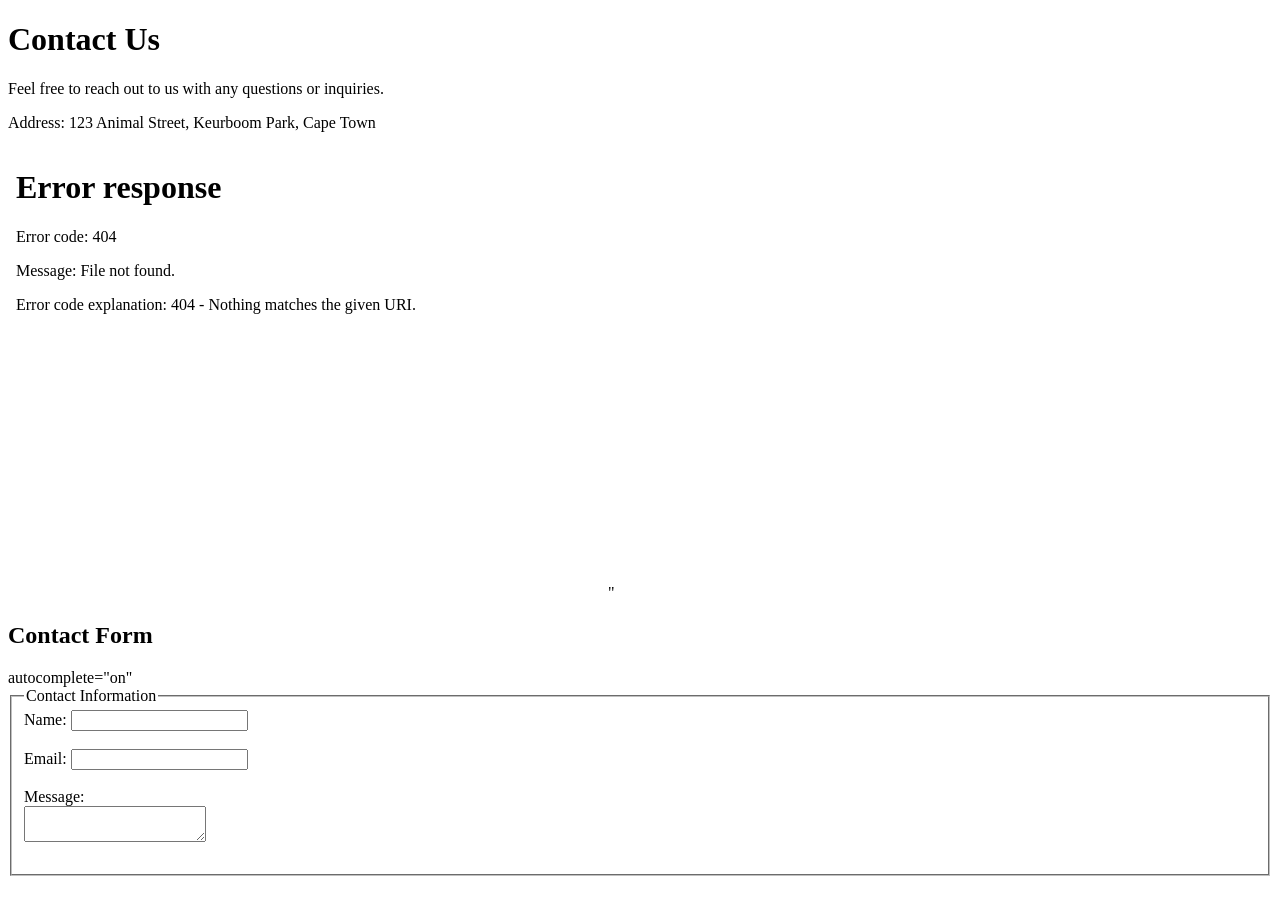
==== contact.html @ cda9b7a6 "Initial commit: Add website files" ====
<!DOCTYPE html>
<html lang="en">
<head>
    <meta charset="UTF-8">
    <title>Contact Us</title>
</head>
<h1>Contact Us</h1>
<p>Feel free to reach out to us with any questions or inquiries.</p>
<p>Address: 123 Animal Street, Keurboom Park, Cape Town</p>
<body> 
    <iframe name="iLocation" src = "<iframe src="https://www.google.com/maps/embed?pb=!1m18!1m12!1m3!1d38695.99679709046!2d18.492173507270248!3d-33.96293165839157!2m3!1f0!2f0!3f0!3m2!1i1024!2i768!4f13.1!3m3!1m2!1s0x1dcc432b201d7b9d%3A0xf93f694474be96ee!2sKeurboom%20Park!5e0!3m2!1sen!2sza!4v1788259065077!5m2!1sen!2sza" width="600" height="450" style="border:0;" allowfullscreen="" loading="lazy" referrerpolicy="strict-origin-when-cross-origin"></iframe>"
</body>

<h2>Contact Form</h2>
<body>
<form name ="contactForm" id="contactForm" method="post" action="/submit">
    autocomplete="on"
    <fieldset>
        <legend>Contact Information</legend>
        <label for="name">Name:</label>
        <input type="text" id="name" name="name" required><br><br>
        <label for="email">Email:</label>
        <input type="email" id="email" name="email" required><br><br>
        <label for="message">Message:</label><br>
        <textarea id="message" name="message" required maxlength="500"></textarea><br><br>
    </fieldset>
</form>
</body>
</html>
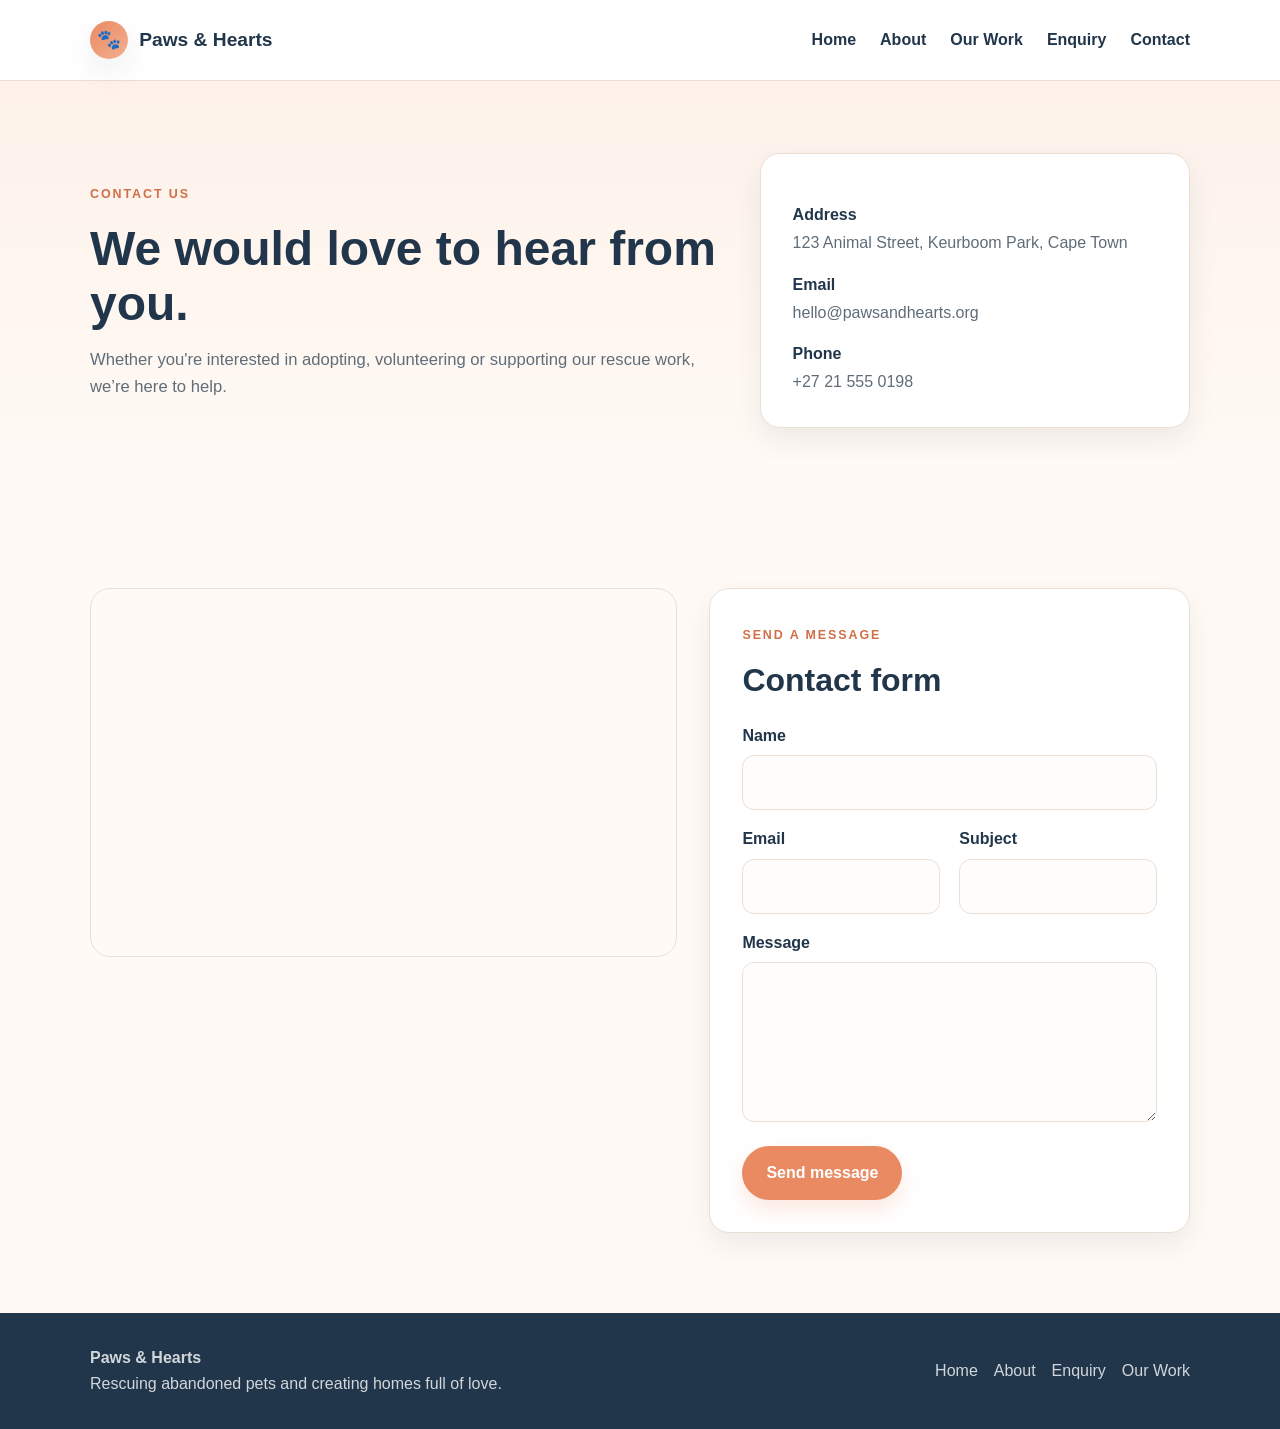
==== commit d96a4476: "edited homepage , about us, enquiry , services pages" ====
--- a/contact.html
+++ b/contact.html
@@ -2,28 +2,118 @@
 <html lang="en">
 <head>
     <meta charset="UTF-8">
-    <title>Contact Us</title>
+    <meta name="viewport" content="width=device-width, initial-scale=1.0">
+    <title>Contact Us | Paws & Hearts</title>
+    <link rel="stylesheet" href="css/style.css">
 </head>
-<h1>Contact Us</h1>
-<p>Feel free to reach out to us with any questions or inquiries.</p>
-<p>Address: 123 Animal Street, Keurboom Park, Cape Town</p>
-<body> 
-    <iframe name="iLocation" src = "<iframe src="https://www.google.com/maps/embed?pb=!1m18!1m12!1m3!1d38695.99679709046!2d18.492173507270248!3d-33.96293165839157!2m3!1f0!2f0!3f0!3m2!1i1024!2i768!4f13.1!3m3!1m2!1s0x1dcc432b201d7b9d%3A0xf93f694474be96ee!2sKeurboom%20Park!5e0!3m2!1sen!2sza!4v1788259065077!5m2!1sen!2sza" width="600" height="450" style="border:0;" allowfullscreen="" loading="lazy" referrerpolicy="strict-origin-when-cross-origin"></iframe>"
-</body>
+<body>
+    <header class="site-header">
+        <div class="container navbar">
+            <a href="index.html" class="brand" aria-label="Paws and Hearts home">
+                <span class="brand-mark">🐾</span>
+                <span>Paws &amp; Hearts</span>
+            </a>
 
-<h2>Contact Form</h2>
-<body>
-<form name ="contactForm" id="contactForm" method="post" action="/submit">
-    autocomplete="on"
-    <fieldset>
-        <legend>Contact Information</legend>
-        <label for="name">Name:</label>
-        <input type="text" id="name" name="name" required><br><br>
-        <label for="email">Email:</label>
-        <input type="email" id="email" name="email" required><br><br>
-        <label for="message">Message:</label><br>
-        <textarea id="message" name="message" required maxlength="500"></textarea><br><br>
-    </fieldset>
-</form>
+            <nav aria-label="Main navigation">
+                <ul class="site-nav">
+                    <li><a href="index.html">Home</a></li>
+                    <li><a href="about_us.html">About</a></li>
+                    <li><a href="services.html">Our Work</a></li>
+                    <li><a href="enquiry.html">Enquiry</a></li>
+                    <li><a href="contact.html">Contact</a></li>
+                </ul>
+            </nav>
+        </div>
+    </header>
+
+    <main>
+        <section class="page-hero">
+            <div class="container">
+                <div>
+                    <span class="section-label">Contact us</span>
+                    <h1 class="section-heading">We would love to hear from you.</h1>
+                    <p class="lead">Whether you're interested in adopting, volunteering or supporting our rescue work, we’re here to help.</p>
+                </div>
+                <div class="contact-card">
+                    <ul class="contact-list">
+                        <li>
+                            <div>
+                                <strong>Address</strong>
+                                123 Animal Street, Keurboom Park, Cape Town
+                            </div>
+                        </li>
+                        <li>
+                            <div>
+                                <strong>Email</strong>
+                                hello@pawsandhearts.org
+                            </div>
+                        </li>
+                        <li>
+                            <div>
+                                <strong>Phone</strong>
+                                +27 21 555 0198
+                            </div>
+                        </li>
+                    </ul>
+                </div>
+            </div>
+        </section>
+
+        <section class="section">
+            <div class="container contact-grid">
+                <div class="map-wrap">
+                    <iframe src="https://www.google.com/maps?q=Keurboom%20Park%20Cape%20Town&output=embed" loading="lazy" referrerpolicy="no-referrer-when-downgrade" title="Keurboom Park Map"></iframe>
+                </div>
+
+                <div class="form-card">
+                    <span class="section-label">Send a message</span>
+                    <h2 class="section-heading" style="font-size:2rem;">Contact form</h2>
+                    <form method="post" action="#">
+                        <div class="form-grid">
+                            <div class="full">
+                                <label for="name">Name</label>
+                                <input type="text" id="name" name="name" required>
+                            </div>
+
+                            <div>
+                                <label for="email">Email</label>
+                                <input type="email" id="email" name="email" required>
+                            </div>
+
+                            <div>
+                                <label for="subject">Subject</label>
+                                <input type="text" id="subject" name="subject">
+                            </div>
+
+                            <div class="full">
+                                <label for="message">Message</label>
+                                <textarea id="message" name="message" required maxlength="500"></textarea>
+                            </div>
+
+                            <div class="full">
+                                <button type="submit" class="btn btn-primary">Send message</button>
+                            </div>
+                        </div>
+                    </form>
+                </div>
+            </div>
+        </section>
+    </main>
+
+    <footer class="site-footer">
+        <div class="container footer-inner">
+            <div>
+                <strong>Paws &amp; Hearts</strong>
+                <p>Rescuing abandoned pets and creating homes full of love.</p>
+            </div>
+            <div class="footer-links">
+                <a href="index.html">Home</a>
+                <a href="about_us.html">About</a>
+                <a href="enquiry.html">Enquiry</a>
+                <a href="services.html">Our Work</a>
+            </div>
+        </div>
+    </footer>
 </body>
 </html>
+
--- a/css/style.css
+++ b/css/style.css
@@ -0,0 +1,539 @@
+:root {
+    --sand: #fffaf5;
+    --cream: #f6efe9;
+    --peach: #ea8a63;
+    --peach-dark: #d06f48;
+    --navy: #21364a;
+    --text: #2a3947;
+    --muted: #606d79;
+    --white: #ffffff;
+    --border: #ebdfd5;
+    --shadow: 0 12px 28px rgba(33, 54, 74, 0.08);
+}
+
+* {
+    box-sizing: border-box;
+    margin: 0;
+    padding: 0;
+}
+
+html {
+    scroll-behavior: smooth;
+}
+
+body {
+    font-family: "Segoe UI", Tahoma, Geneva, Verdana, sans-serif;
+    color: var(--text);
+    background: var(--sand);
+    line-height: 1.6;
+}
+
+a {
+    color: inherit;
+    text-decoration: none;
+}
+
+img {
+    display: block;
+    max-width: 100%;
+}
+
+.container {
+    width: min(1100px, calc(100% - 2rem));
+    margin: 0 auto;
+}
+
+.section {
+    padding: 5rem 0;
+}
+
+.section-label {
+    display: inline-block;
+    margin-bottom: 1rem;
+    color: var(--peach-dark);
+    font-size: 0.78rem;
+    font-weight: 800;
+    letter-spacing: 0.12rem;
+    text-transform: uppercase;
+}
+
+.section-heading {
+    font-size: clamp(2.1rem, 4vw, 3rem);
+    line-height: 1.15;
+    color: var(--navy);
+    margin-bottom: 1rem;
+}
+
+.lead {
+    max-width: 700px;
+    color: var(--muted);
+    font-size: 1.04rem;
+}
+
+.site-header {
+    background: rgba(255, 255, 255, 0.95);
+    border-bottom: 1px solid var(--border);
+    position: sticky;
+    top: 0;
+    z-index: 20;
+}
+
+.navbar {
+    min-height: 80px;
+    display: flex;
+    align-items: center;
+    justify-content: space-between;
+}
+
+.brand {
+    display: inline-flex;
+    align-items: center;
+    gap: 0.7rem;
+    font-weight: 800;
+    font-size: 1.2rem;
+    color: var(--navy);
+}
+
+.brand-mark {
+    width: 38px;
+    height: 38px;
+    border-radius: 50%;
+    display: inline-flex;
+    align-items: center;
+    justify-content: center;
+    background: linear-gradient(135deg, var(--peach), #f2b08f);
+    color: var(--white);
+    box-shadow: var(--shadow);
+}
+
+.site-nav {
+    display: flex;
+    align-items: center;
+    gap: 1.5rem;
+    list-style: none;
+}
+
+.site-nav a {
+    color: var(--navy);
+    font-weight: 600;
+}
+
+.site-nav a:hover,
+.site-nav a:focus {
+    color: var(--peach-dark);
+}
+
+.btn {
+    display: inline-flex;
+    align-items: center;
+    justify-content: center;
+    padding: 0.9rem 1.5rem;
+    border-radius: 999px;
+    font-weight: 700;
+}
+
+.btn-primary {
+    background: var(--peach);
+    color: var(--white);
+    box-shadow: 0 10px 20px rgba(234, 138, 99, 0.2);
+}
+
+.btn-secondary {
+    border: 2px solid rgba(208, 111, 72, 0.7);
+    color: var(--peach-dark);
+    background: transparent;
+}
+
+.hero {
+    min-height: 620px;
+    display: flex;
+    align-items: center;
+    background:
+        linear-gradient(90deg, rgba(255, 250, 245, 0.97), rgba(255, 250, 245, 0.72)),
+        url("../_images/home_page.png.png") center/cover no-repeat;
+}
+
+.hero-inner {
+    display: grid;
+    grid-template-columns: 1.2fr 0.8fr;
+    align-items: center;
+    gap: 2rem;
+}
+
+.hero-copy {
+    max-width: 620px;
+}
+
+.hero-kicker {
+    display: block;
+    margin-bottom: 1rem;
+    color: var(--peach-dark);
+    font-size: 0.75rem;
+    font-weight: 800;
+    letter-spacing: 0.13rem;
+    text-transform: uppercase;
+}
+
+.hero h1 {
+    font-size: clamp(2.8rem, 5vw, 4.7rem);
+    line-height: 1.08;
+    color: var(--navy);
+    margin-bottom: 1rem;
+}
+
+.hero p {
+    font-size: 1.08rem;
+    color: var(--muted);
+    margin-bottom: 2rem;
+}
+
+.hero-actions {
+    display: flex;
+    flex-wrap: wrap;
+    gap: 1rem;
+}
+
+.hero-panel {
+    background: rgba(255, 255, 255, 0.82);
+    border: 1px solid var(--border);
+    border-radius: 22px;
+    padding: 1.6rem;
+    box-shadow: var(--shadow);
+}
+
+.hero-panel h3 {
+    color: var(--navy);
+    margin-bottom: 1rem;
+}
+
+.hero-panel ul {
+    list-style: none;
+    display: grid;
+    gap: 0.9rem;
+}
+
+.hero-panel li {
+    display: flex;
+    align-items: center;
+    gap: 0.7rem;
+    color: var(--text);
+}
+
+.check {
+    width: 26px;
+    height: 26px;
+    border-radius: 50%;
+    display: inline-flex;
+    align-items: center;
+    justify-content: center;
+    background: rgba(234, 138, 99, 0.12);
+    color: var(--peach-dark);
+    font-weight: 900;
+}
+
+.mission-grid,
+.services-grid,
+.stats-grid,
+.info-grid,
+.animal-grid {
+    display: grid;
+    gap: 1.5rem;
+    margin-top: 2.5rem;
+}
+
+.mission-grid,
+.services-grid,
+.info-grid,
+.stats-grid {
+    grid-template-columns: repeat(3, minmax(0, 1fr));
+}
+
+.animal-grid {
+    grid-template-columns: repeat(4, minmax(0, 1fr));
+}
+
+.card,
+.step,
+.form-card,
+.contact-card,
+.animal-card {
+    background: var(--white);
+    border: 1px solid var(--border);
+    border-radius: 20px;
+    box-shadow: var(--shadow);
+}
+
+.card {
+    padding: 2rem;
+}
+
+.card-icon {
+    width: 58px;
+    height: 58px;
+    border-radius: 16px;
+    display: inline-flex;
+    align-items: center;
+    justify-content: center;
+    background: rgba(234, 138, 99, 0.12);
+    font-size: 1.7rem;
+    margin-bottom: 1rem;
+}
+
+.card h3,
+.step h3 {
+    color: var(--navy);
+    margin-bottom: 0.5rem;
+    font-size: 1.25rem;
+}
+
+.card p,
+.card li,
+.step p,
+.contact-card p,
+.contact-list {
+    color: var(--muted);
+}
+
+.animals-section {
+    background: var(--cream);
+}
+
+.animal-card {
+    overflow: hidden;
+}
+
+.animal-card img {
+    width: 100%;
+    height: 260px;
+    object-fit: cover;
+}
+
+.animal-card .content {
+    padding: 1.2rem 1.1rem 1.4rem;
+}
+
+.animal-meta {
+    display: inline-block;
+    color: var(--peach-dark);
+    font-size: 0.78rem;
+    text-transform: uppercase;
+    letter-spacing: 0.08rem;
+    font-weight: 800;
+    margin-bottom: 0.5rem;
+}
+
+.animal-card h3 {
+    color: var(--navy);
+    margin-bottom: 0.35rem;
+}
+
+.animal-card p {
+    color: var(--muted);
+    margin-bottom: 0.75rem;
+}
+
+.link-text {
+    color: var(--peach-dark);
+    font-weight: 800;
+}
+
+.step {
+    padding: 1.5rem;
+}
+
+.step-number {
+    display: inline-flex;
+    align-items: center;
+    justify-content: center;
+    width: 38px;
+    height: 38px;
+    border-radius: 50%;
+    background: var(--navy);
+    color: var(--white);
+    font-weight: 800;
+    margin-bottom: 1rem;
+}
+
+.cta-banner {
+    background: linear-gradient(135deg, var(--peach), var(--peach-dark));
+    color: var(--white);
+    padding: 2.6rem 0;
+}
+
+.cta-banner-inner {
+    display: flex;
+    align-items: center;
+    justify-content: space-between;
+    gap: 2rem;
+}
+
+.cta-banner h2 {
+    color: var(--white);
+    font-size: clamp(2rem, 3vw, 2.8rem);
+    line-height: 1.2;
+}
+
+.page-hero {
+    padding: 4.5rem 0 2.5rem;
+    background: linear-gradient(180deg, rgba(234, 138, 99, 0.08), rgba(255, 255, 255, 0));
+}
+
+.page-hero .container {
+    display: grid;
+    grid-template-columns: 1.2fr 0.8fr;
+    gap: 1.5rem;
+    align-items: center;
+}
+
+.page-hero img {
+    width: 100%;
+    border-radius: 24px;
+    box-shadow: var(--shadow);
+}
+
+.form-card,
+.contact-card {
+    padding: 2rem;
+}
+
+.form-grid {
+    display: grid;
+    grid-template-columns: repeat(2, minmax(0, 1fr));
+    gap: 1rem 1.2rem;
+    margin-top: 1.5rem;
+}
+
+.form-grid .full {
+    grid-column: 1 / -1;
+}
+
+label {
+    display: block;
+    margin-bottom: 0.45rem;
+    color: var(--navy);
+    font-weight: 700;
+}
+
+input,
+select,
+textarea,
+button {
+    font: inherit;
+}
+
+input,
+select,
+textarea {
+    width: 100%;
+    border: 1px solid var(--border);
+    border-radius: 12px;
+    background: #fffdfb;
+    padding: 0.85rem 1rem;
+    color: var(--text);
+}
+
+textarea {
+    min-height: 160px;
+    resize: vertical;
+}
+
+button[type="submit"] {
+    border: none;
+    cursor: pointer;
+}
+
+.contact-grid {
+    display: grid;
+    grid-template-columns: 1.1fr 0.9fr;
+    gap: 2rem;
+    align-items: start;
+    margin-top: 2.5rem;
+}
+
+.contact-list {
+    list-style: none;
+    display: grid;
+    gap: 1rem;
+    margin-top: 1rem;
+}
+
+.contact-list strong {
+    display: block;
+    color: var(--navy);
+    margin-bottom: 0.15rem;
+}
+
+.map-wrap {
+    overflow: hidden;
+    border-radius: 20px;
+    border: 1px solid var(--border);
+    min-height: 360px;
+}
+
+.map-wrap iframe {
+    width: 100%;
+    min-height: 360px;
+    border: 0;
+}
+
+.site-footer {
+    background: var(--navy);
+    color: rgba(255, 255, 255, 0.8);
+    padding: 2rem 0;
+}
+
+.footer-inner {
+    display: flex;
+    justify-content: space-between;
+    align-items: center;
+    gap: 1rem;
+}
+
+.footer-links {
+    display: flex;
+    flex-wrap: wrap;
+    gap: 1rem;
+}
+
+@media (max-width: 860px) {
+    .hero-inner,
+    .page-hero .container,
+    .contact-grid,
+    .mission-grid,
+    .services-grid,
+    .info-grid,
+    .stats-grid {
+        grid-template-columns: 1fr;
+    }
+
+    .animal-grid {
+        grid-template-columns: repeat(2, minmax(0, 1fr));
+    }
+
+    .cta-banner-inner,
+    .footer-inner {
+        flex-direction: column;
+        align-items: flex-start;
+    }
+}
+
+@media (max-width: 620px) {
+    .site-nav {
+        display: none;
+    }
+
+    .hero {
+        min-height: 520px;
+        padding-top: 2rem;
+    }
+
+    .animal-grid,
+    .form-grid {
+        grid-template-columns: 1fr;
+    }
+
+    .section {
+        padding: 4rem 0;
+    }
+}
+
